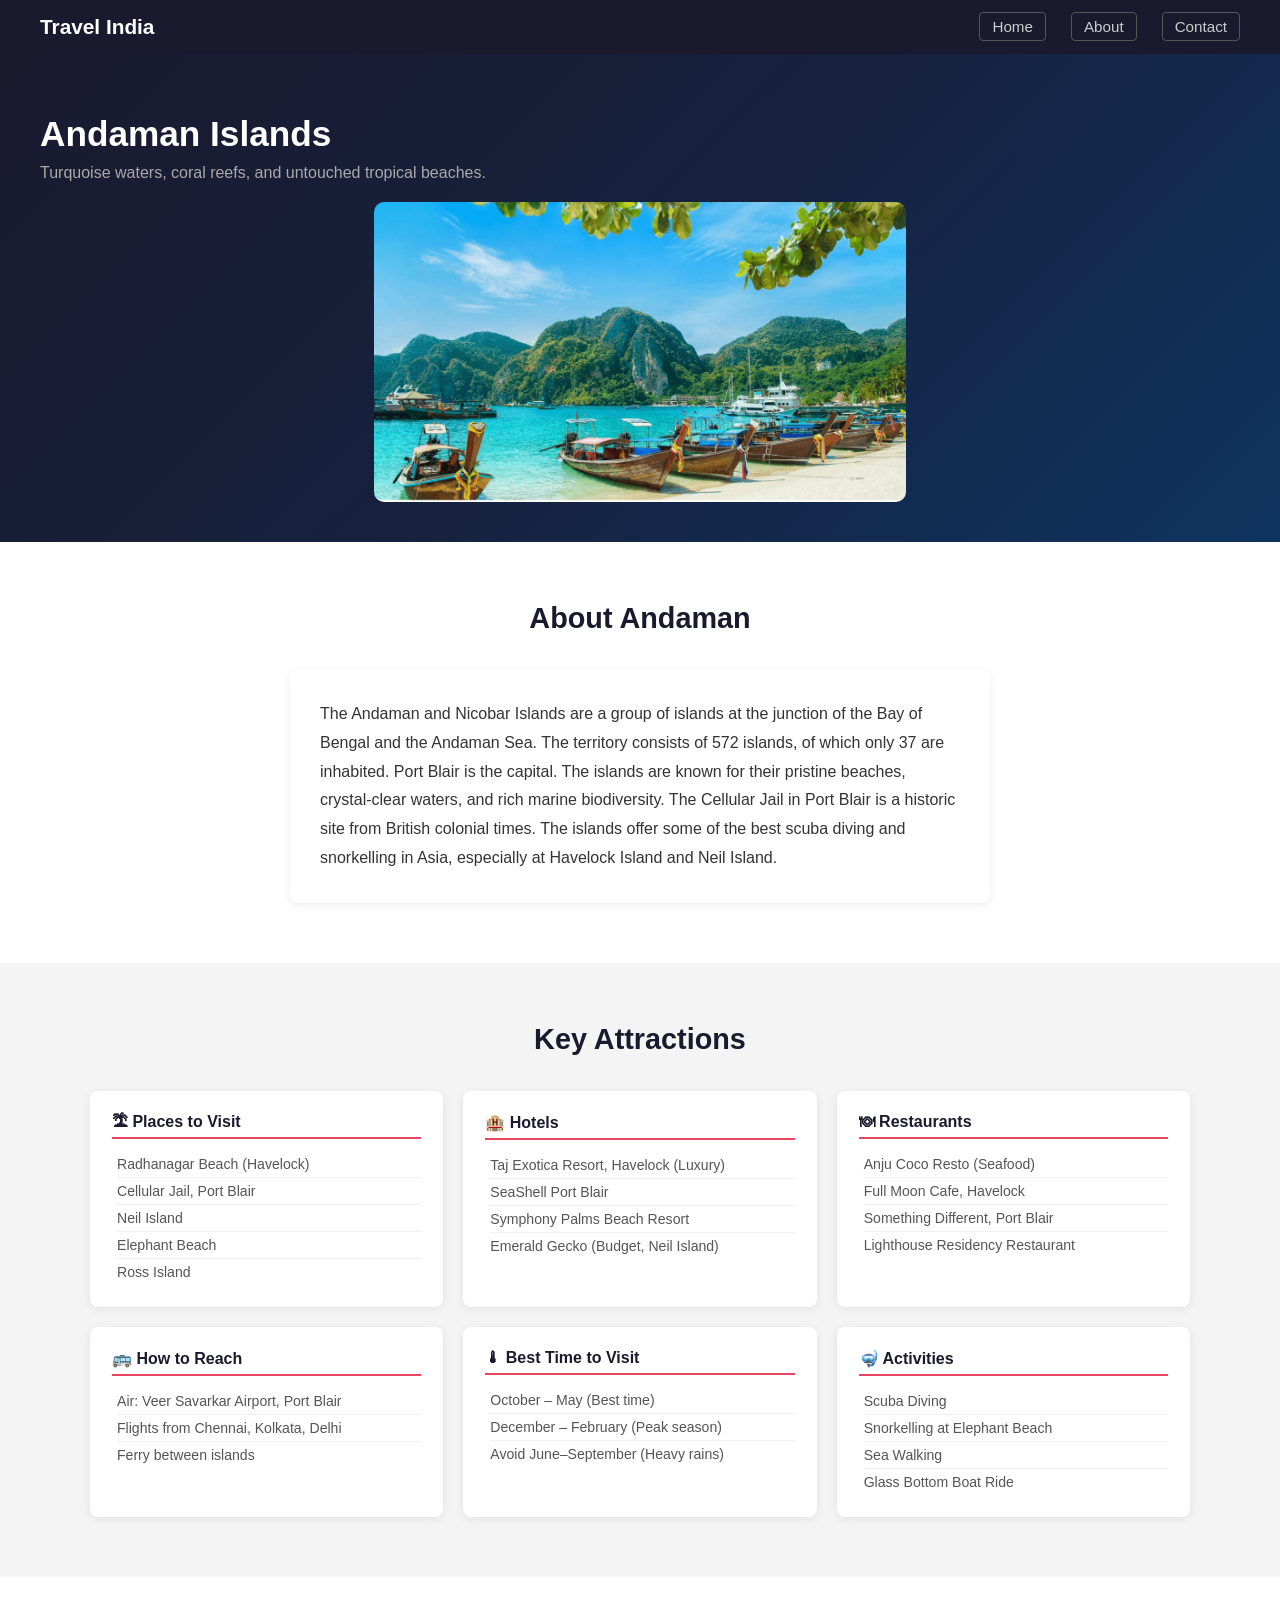
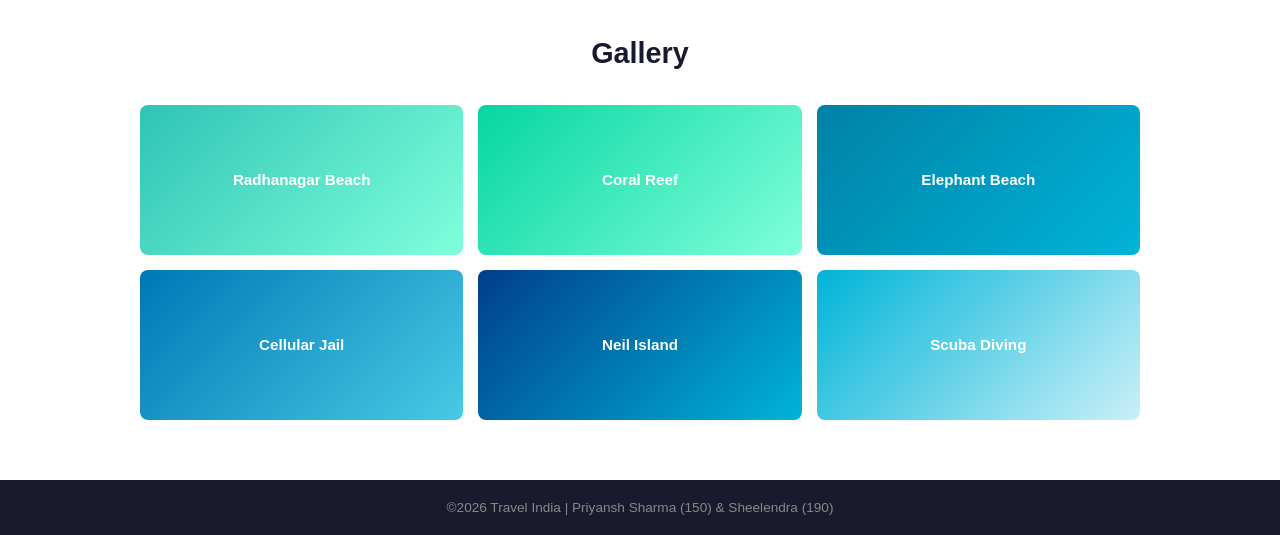
==== andaman.html @ 76f03b6a "feat: initial project setup" ====
<!DOCTYPE html>
<html lang="en">
<head>
  <meta charset="UTF-8" />
  <meta name="viewport" content="width=device-width, initial-scale=1.0" />
  <title>Andaman - Travel India</title>
  <link rel="stylesheet" href="style.css" />
</head>
<body>
  <nav>
  <div class="logo">Travel India</div>
    <ul>
      <li><a href="index.html">Home</a></li>
      <li><a href="about.html">About</a></li>
      <li><a href="contact.html">Contact</a></li>
    </ul>
  </nav>

  <div class="detail-hero">
    <h1>Andaman Islands</h1>
    <p>Turquoise waters, coral reefs, and untouched tropical beaches.</p>
    <img src="andaman.png" alt="Andaman" style="height: 300px; width: auto; margin: 0 auto; display: block;" />
  </div>

  <section>
    <h2>About Andaman</h2>
    <div class="about-box">
      <p>The Andaman and Nicobar Islands are a group of islands at the junction of the Bay of Bengal and the Andaman Sea. The territory consists of 572 islands, of which only 37 are inhabited. Port Blair is the capital. The islands are known for their pristine beaches, crystal-clear waters, and rich marine biodiversity. The Cellular Jail in Port Blair is a historic site from British colonial times. The islands offer some of the best scuba diving and snorkelling in Asia, especially at Havelock Island and Neil Island.</p>
    </div>
  </section>

  <section class="gray">
    <h2>Key Attractions</h2>
    <div class="info-grid">
      <div class="info-card">
        <h3>🏝 Places to Visit</h3>
        <ul>
          <li>Radhanagar Beach (Havelock)</li>
          <li>Cellular Jail, Port Blair</li>
          <li>Neil Island</li>
          <li>Elephant Beach</li>
          <li>Ross Island</li>
        </ul>
      </div>
      <div class="info-card">
        <h3>🏨 Hotels</h3>
        <ul>
          <li>Taj Exotica Resort, Havelock (Luxury)</li>
          <li>SeaShell Port Blair</li>
          <li>Symphony Palms Beach Resort</li>
          <li>Emerald Gecko (Budget, Neil Island)</li>
        </ul>
      </div>
      <div class="info-card">
        <h3>🍽 Restaurants</h3>
        <ul>
          <li>Anju Coco Resto (Seafood)</li>
          <li>Full Moon Cafe, Havelock</li>
          <li>Something Different, Port Blair</li>
          <li>Lighthouse Residency Restaurant</li>
        </ul>
      </div>
      <div class="info-card">
        <h3>🚌 How to Reach</h3>
        <ul>
          <li>Air: Veer Savarkar Airport, Port Blair</li>
          <li>Flights from Chennai, Kolkata, Delhi</li>
          <li>Ferry between islands</li>
        </ul>
      </div>
      <div class="info-card">
        <h3>🌡 Best Time to Visit</h3>
        <ul>
          <li>October – May (Best time)</li>
          <li>December – February (Peak season)</li>
          <li>Avoid June–September (Heavy rains)</li>
        </ul>
      </div>
      <div class="info-card">
        <h3>🤿 Activities</h3>
        <ul>
          <li>Scuba Diving</li>
          <li>Snorkelling at Elephant Beach</li>
          <li>Sea Walking</li>
          <li>Glass Bottom Boat Ride</li>
        </ul>
      </div>
    </div>
  </section>

  <section>
    <h2>Gallery</h2>
    <div class="gallery">
      <div class="gimg" style="background:linear-gradient(135deg,#2ec4b6,#80ffdb);">Radhanagar Beach</div>
      <div class="gimg" style="background:linear-gradient(135deg,#06d6a0,#80ffdb);">Coral Reef</div>
      <div class="gimg" style="background:linear-gradient(135deg,#0081a7,#00b4d8);">Elephant Beach</div>
      <div class="gimg" style="background:linear-gradient(135deg,#0077b6,#48cae4);">Cellular Jail</div>
      <div class="gimg" style="background:linear-gradient(135deg,#023e8a,#00b4d8);">Neil Island</div>
      <div class="gimg" style="background:linear-gradient(135deg,#00b4d8,#caf0f8);">Scuba Diving</div>
    </div>
  </section>

  <footer>
    <p>©2026 Travel India | Priyansh Sharma (150) &amp; Sheelendra (190)</p>
  </footer>
</body>
</html>
---- style.css ----
* { margin: 0; padding: 0; box-sizing: border-box; }
body { font-family: Arial, sans-serif; color: #333; }
a { text-decoration: none; color: inherit; }
ul { list-style: none; }

/* NAV */
nav {
  display: flex;
  justify-content: space-between;
  align-items: center;
  background: #1a1a2e;
  padding: 15px 40px;
  position: sticky;
  top: 0;
  z-index: 100;
}
.logo { color: white; font-size: 1.3rem; font-weight: bold; }
nav ul { display: flex; gap: 25px; }
nav ul a {
  color: #ccc;
  font-size: 0.95rem;
  border: 1px solid #555;
  padding: 5px 12px;
  border-radius: 4px;
}
nav ul a:hover { color: white; border-color: white; }

/* HERO */
.hero {
  background: linear-gradient(135deg, #1a1a2e, #16213e, #0f3460);
  color: white;
  text-align: center;
  padding: 100px 20px;
}
.hero h1 { font-size: 2.5rem; margin-bottom: 15px; }
.hero p { font-size: 1.1rem; color: #aaa; margin-bottom: 30px; }
.btn {
  display: inline-block;
  background: #e94560;
  color: white;
  padding: 12px 28px;
  border-radius: 6px;
  font-size: 1rem;
  border: none;
  cursor: pointer;
}
.btn:hover { background: #c73652; }

/* SECTIONS */
section { padding: 60px 40px; }
section h2 { text-align: center; font-size: 1.8rem; margin-bottom: 35px; color: #1a1a2e; }
.gray { background: #f4f4f4; }

/* CARDS */
.cards {
  display: grid;
  grid-template-columns: repeat(3, 1fr);
  gap: 20px;
  max-width: 1100px;
  margin: 0 auto;
}
.card {
  background: white;
  border-radius: 8px;
  padding: 20px;
  box-shadow: 0 2px 10px rgba(0,0,0,0.1);
  transition: all 0.3s ease;
  text-decoration: none;
  color: inherit;
  display: block;
  cursor: pointer;
}
.card:hover {
  box-shadow: 0 6px 20px rgba(0,0,0,0.15);
  transform: translateY(-8px);
}
.card h3 { margin-bottom: 8px; font-size: 1.1rem; }
.card p { font-size: 0.9rem; color: #666; }
.card ul { padding-left: 5px; }
.card ul li { font-size: 0.9rem; color: #555; padding: 4px 0; border-bottom: 1px solid #eee; }
.card ul li:last-child { border-bottom: none; }
.card-img {
  height: 160px;
  width: 100%;
  object-fit: cover;
  border-radius: 6px;
  margin-bottom: 12px;
}

/* GALLERY (used on detail pages) */
.gallery {
  display: grid;
  grid-template-columns: repeat(3, 1fr);
  gap: 15px;
  max-width: 1000px;
  margin: 0 auto;
}
.gimg {
  height: 150px;
  border-radius: 8px;
  display: flex;
  align-items: center;
  justify-content: center;
  color: white;
  font-weight: bold;
  font-size: 0.95rem;
}

/* ABOUT */
.about-box {
  max-width: 700px;
  margin: 0 auto;
  background: white;
  padding: 30px;
  border-radius: 8px;
  box-shadow: 0 2px 10px rgba(0,0,0,0.08);
  line-height: 1.8;
}

/* CONTACT FORM */
#contactForm {
  max-width: 550px;
  margin: 0 auto;
  display: flex;
  flex-direction: column;
  gap: 14px;
}
#contactForm input,
#contactForm textarea {
  padding: 12px;
  border: 1px solid #ddd;
  border-radius: 6px;
  font-size: 0.95rem;
  font-family: Arial, sans-serif;
  outline: none;
}
#contactForm input:focus,
#contactForm textarea:focus { border-color: #e94560; }
#contactForm .btn { align-self: flex-start; }

/* FOOTER */
footer {
  background: #1a1a2e;
  color: #888;
  text-align: center;
  padding: 20px;
  font-size: 0.85rem;
}

/* DETAIL PAGE */
.detail-hero {
  background: linear-gradient(135deg, #1a1a2e, #16213e, #0f3460);
  color: white;
  padding: 60px 40px 40px;
}
.detail-hero h1 { font-size: 2.2rem; margin-bottom: 10px; }
.detail-hero p { color: #aaa; font-size: 1rem; margin-bottom: 20px; }
.back-btn {
  display: inline-block;
  color: #e94560;
  border: 1px solid #e94560;
  padding: 8px 18px;
  border-radius: 6px;
  font-size: 0.9rem;
}
.back-btn:hover { background: #e94560; color: white; }
.detail-hero img {
  width: 100%;
  max-height: 380px;
  object-fit: cover;
  border-radius: 10px;
  margin-top: 25px;
}
.info-grid {
  display: grid;
  grid-template-columns: repeat(3, 1fr);
  gap: 20px;
  max-width: 1100px;
  margin: 0 auto;
}
.info-card {
  background: white;
  border-radius: 8px;
  padding: 22px;
  box-shadow: 0 2px 10px rgba(0,0,0,0.08);
}
.info-card h3 { font-size: 1rem; color: #1a1a2e; margin-bottom: 12px; border-bottom: 2px solid #e94560; padding-bottom: 6px; }
.info-card ul { padding-left: 5px; }
.info-card ul li { font-size: 0.88rem; color: #555; padding: 5px 0; border-bottom: 1px solid #f0f0f0; }
.info-card ul li:last-child { border-bottom: none; }
.info-card p { font-size: 0.88rem; color: #555; line-height: 1.7; }

/* RESPONSIVE */
@media (max-width: 768px) {
  .info-grid { grid-template-columns: 1fr; }
  .gallery { grid-template-columns: repeat(2, 1fr); }
}
@media (max-width: 600px) {
  nav ul { gap: 12px; }
  nav { padding: 12px 20px; flex-wrap: wrap; gap: 10px; }
  .cards { grid-template-columns: 1fr; }
  section { padding: 40px 20px; }
}
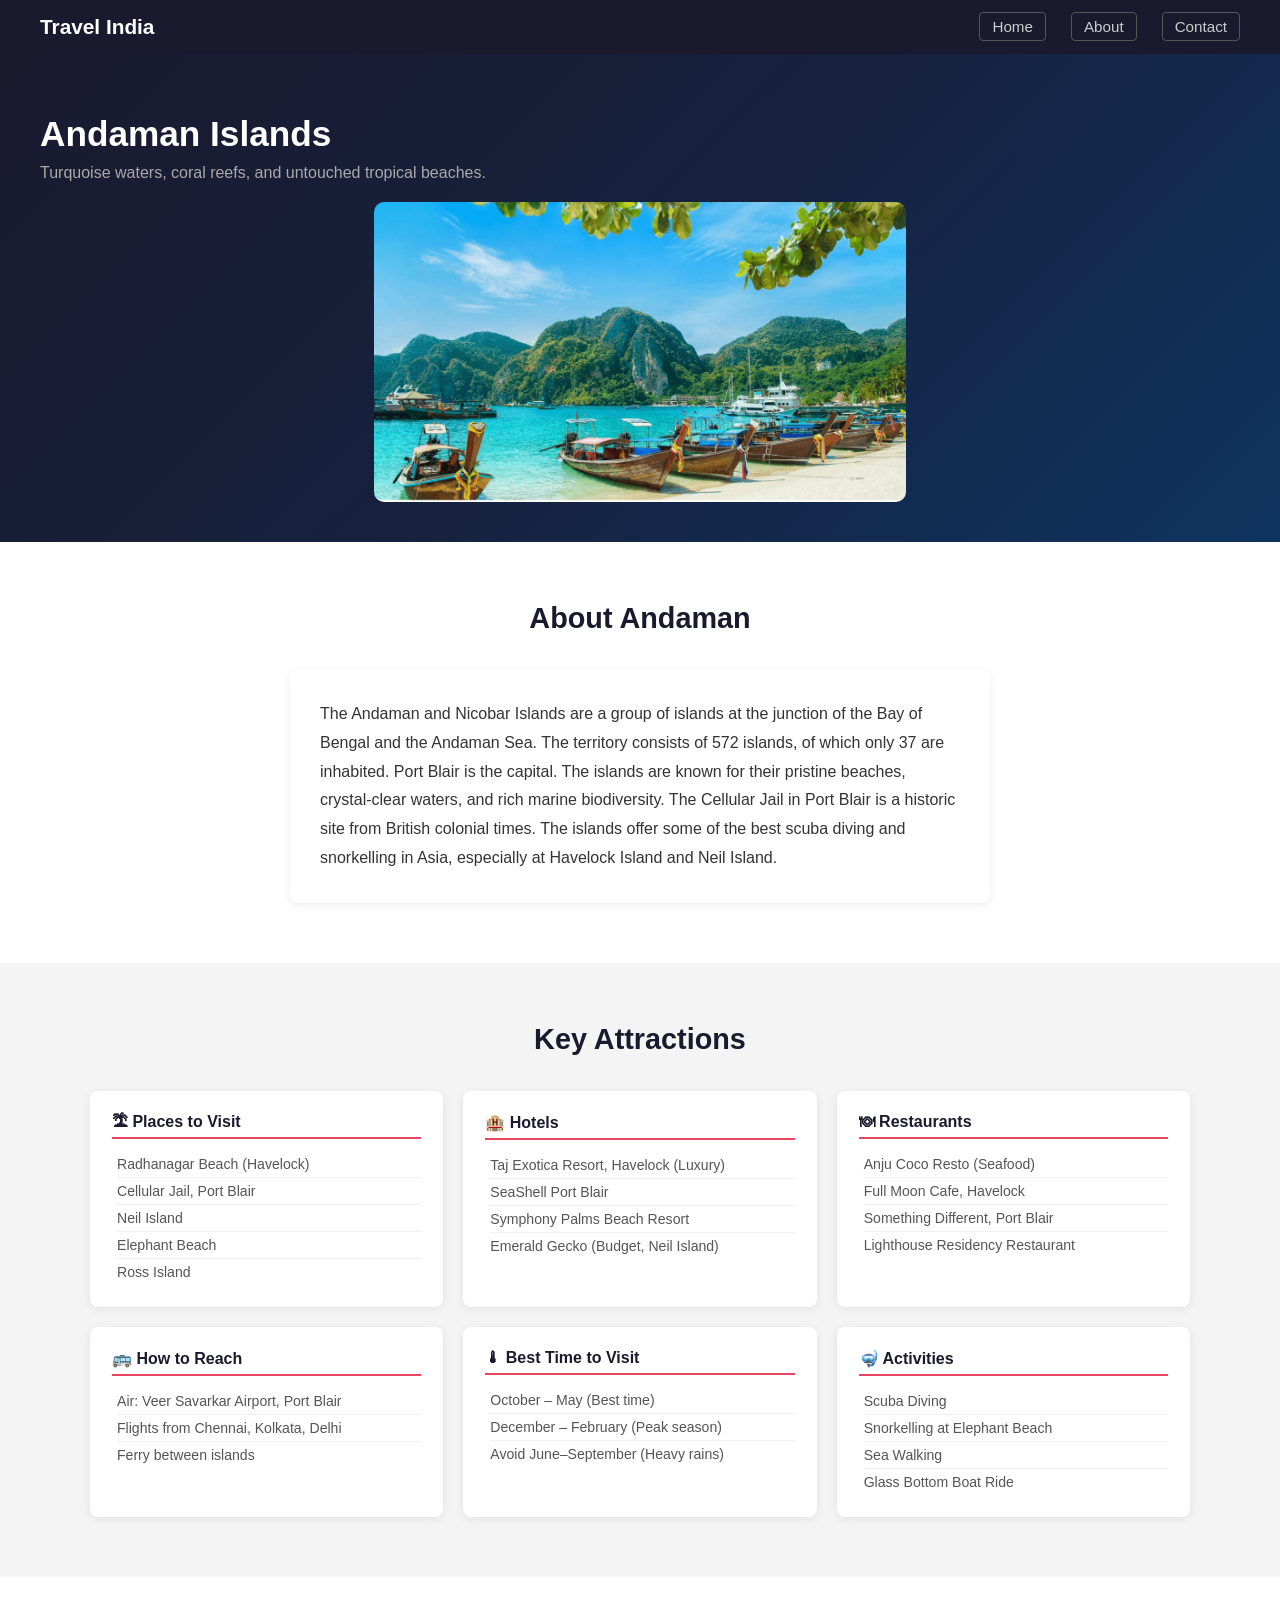
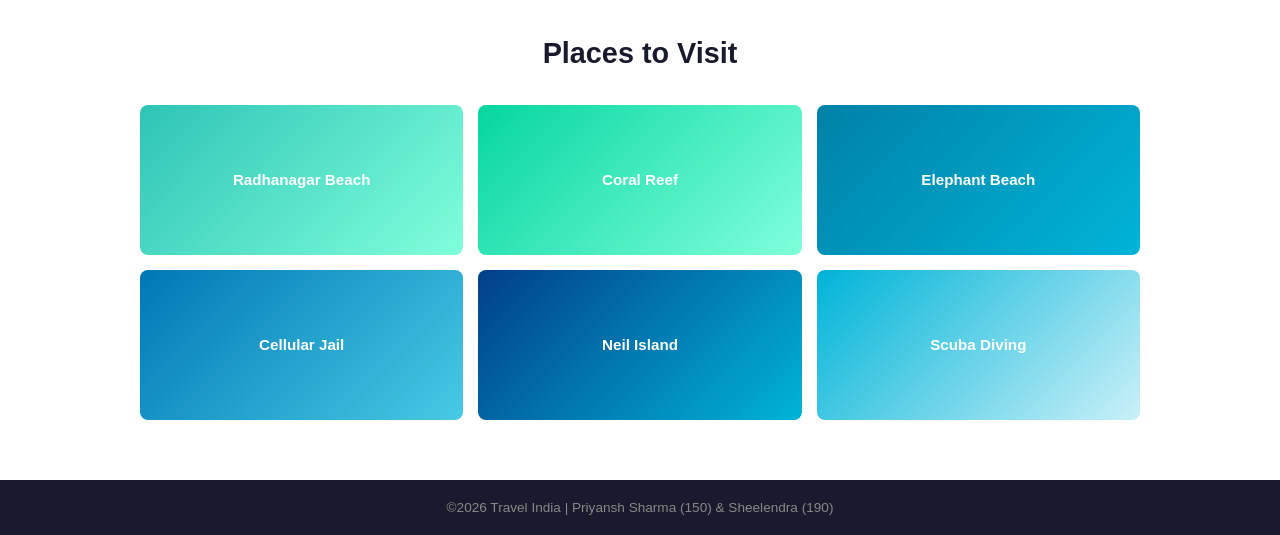
==== commit 2fde8102: "Rename 'Gallery' to 'Places to Visit' in HTML" ====
--- a/andaman.html
+++ b/andaman.html
@@ -89,7 +89,7 @@
   </section>
 
   <section>
-    <h2>Gallery</h2>
+    <h2>Places to Visit</h2>
     <div class="gallery">
       <div class="gimg" style="background:linear-gradient(135deg,#2ec4b6,#80ffdb);">Radhanagar Beach</div>
       <div class="gimg" style="background:linear-gradient(135deg,#06d6a0,#80ffdb);">Coral Reef</div>
